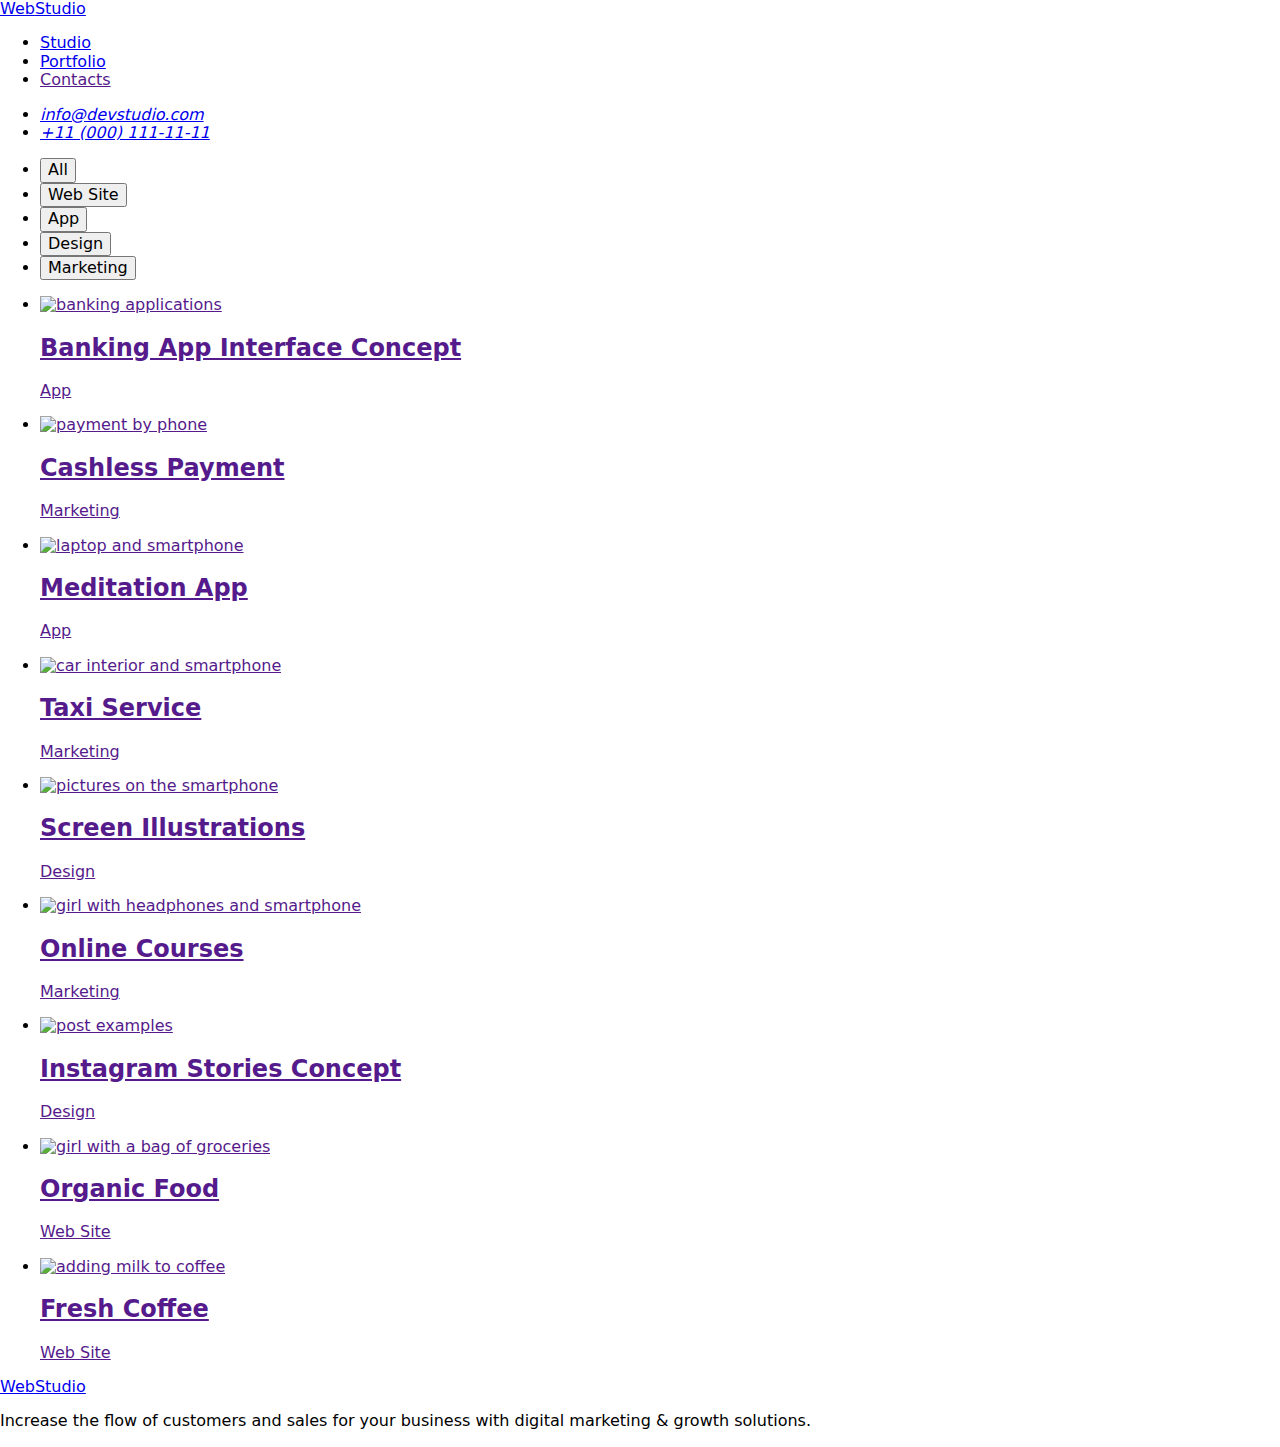
==== portfolio.html @ 3e5e94c6 "Підключив нормалізатор!" ====
<!DOCTYPE html>
<html lang="en">
  <head>
    <meta charset="UTF-8" />
    <meta http-equiv="X-UA-Compatible" content="IE=edge" />
    <meta name="viewport" content="width=device-width, initial-scale=1.0" />
    <link rel="preconnect" href="https://fonts.googleapis.com" />
    <link rel="preconnect" href="https://fonts.gstatic.com" crossorigin />
    <link
      href="https://fonts.googleapis.com/css2?family=Montserrat:wght@400;700&family=Raleway:wght@800&family=Roboto:wght@400;500;700&display=swap"
      rel="stylesheet"
    />
    <link
      rel="stylesheet"
      href="https://cdnjs.cloudflare.com/ajax/libs/modern-normalize/1.1.0/modern-normalize.min.css"
    />
    <link rel="stylesheet" href="./css/styles.css" />
    <title lang="ru">Портфоліо</title>
  </head>
  <body>
    <header>
      <nav>
        <a class="logo link" href="./index.html"
          >Web<span class="accent">Studio</span></a
        >
        <ul class="site-nav list">
          <li><a href="./index.html" class="link">Studio</a></li>
          <li><a href="./portfolio.html" class="link">Portfolio</a></li>
          <li><a href="" class="link">Contacts</a></li>
        </ul>
      </nav>
      <address class="addres-list link">
        <ul class="addres-list list">
          <li>
            <a class="contacts link" href="mailto:info@devstudio.com"
              >info@devstudio.com</a
            >
          </li>
          <li>
            <a class="contacts link" href="tel:+110001111111"
              >+11 (000) 111-11-11</a
            >
          </li>
        </ul>
      </address>
    </header>
    <main>
      <section>
        <h1 hidden>List of works</h1>
        <ul class="filters list">
          <li><button class="button" type="button">All</button></li>
          <li><button class="button" type="button">Web Site</button></li>
          <li><button class="button" type="button">App</button></li>
          <li><button class="button" type="button">Design</button></li>
          <li><button class="button" type="button">Marketing</button></li>
        </ul>
        <ul class="work-examples list">
          <li>
            <a class="link" href="">
              <img
                src="./images/banking-app.jpg"
                alt="banking applications"
                width="360"
                height="300"
              />
              <h2 class="title">Banking App Interface Concept</h2>
              <p class="filter-sections">App</p></a
            >
          </li>
          <li>
            <a class="link" href=""
              ><img
                src="./images/cashless-payment.jpg"
                alt="payment by phone"
                width="360"
                height="300"
              />
              <h2 class="title">Cashless Payment</h2>
              <p class="filter-sections">Marketing</p></a
            >
          </li>
          <li>
            <a class="link" href=""
              ><img
                src="./images/meditation-app.jpg"
                alt="laptop and smartphone"
                width="360"
                height="300"
              />
              <h2 class="title">Meditation App</h2>
              <p class="filter-sections">App</p></a
            >
          </li>
          <li>
            <a class="link" href=""
              ><img
                src="./images/taxi-service.jpg"
                alt="car interior and smartphone"
                width="360"
                height="300"
              />
              <h2 class="title">Taxi Service</h2>
              <p class="filter-sections">Marketing</p></a
            >
          </li>
          <li>
            <a class="link" href=""
              ><img
                src="./images/screen-illustrations.jpg"
                alt="pictures on the smartphone"
                width="360"
                height="300"
              />
              <h2 class="title">Screen Illustrations</h2>
              <p class="filter-sections">Design</p></a
            >
          </li>
          <li>
            <a class="link" href=""
              ><img
                src="./images/online-courses.jpg"
                alt="girl with headphones and smartphone"
                width="360"
                height="300"
              />
              <h2 class="title">Online Courses</h2>
              <p class="filter-sections">Marketing</p></a
            >
          </li>
          <li>
            <a class="link" href=""
              ><img
                src="./images/instagram-stories.jpg"
                alt="post examples"
                width="360"
                height="300"
              />
              <h2 class="title">Instagram Stories Concept</h2>
              <p class="filter-sections">Design</p></a
            >
          </li>
          <li>
            <a class="link" href=""
              ><img
                src="./images/organic-food.jpg"
                alt="girl with a bag of groceries"
                width="360"
                height="300"
              />
              <h2 class="title">Organic Food</h2>
              <p class="filter-sections">Web Site</p></a
            >
          </li>
          <li>
            <a class="link" href="">
              <img
                src="./images/fresh-coffee.jpg"
                alt="adding milk to coffee"
                width="360"
                height="300"
              />
              <h2 class="title">Fresh Coffee</h2>
              <p class="filter-sections">Web Site</p></a
            >
          </li>
        </ul>
      </section>
    </main>
    <footer class="section-footer">
      <a class="logo link" href="./index.html"
        >Web<span class="accent">Studio</span></a
      >
      <p class="text-footer">
        Increase the flow of customers and sales for your business with digital
        marketing &#38; growth solutions.
      </p>
    </footer>
  </body>
</html>
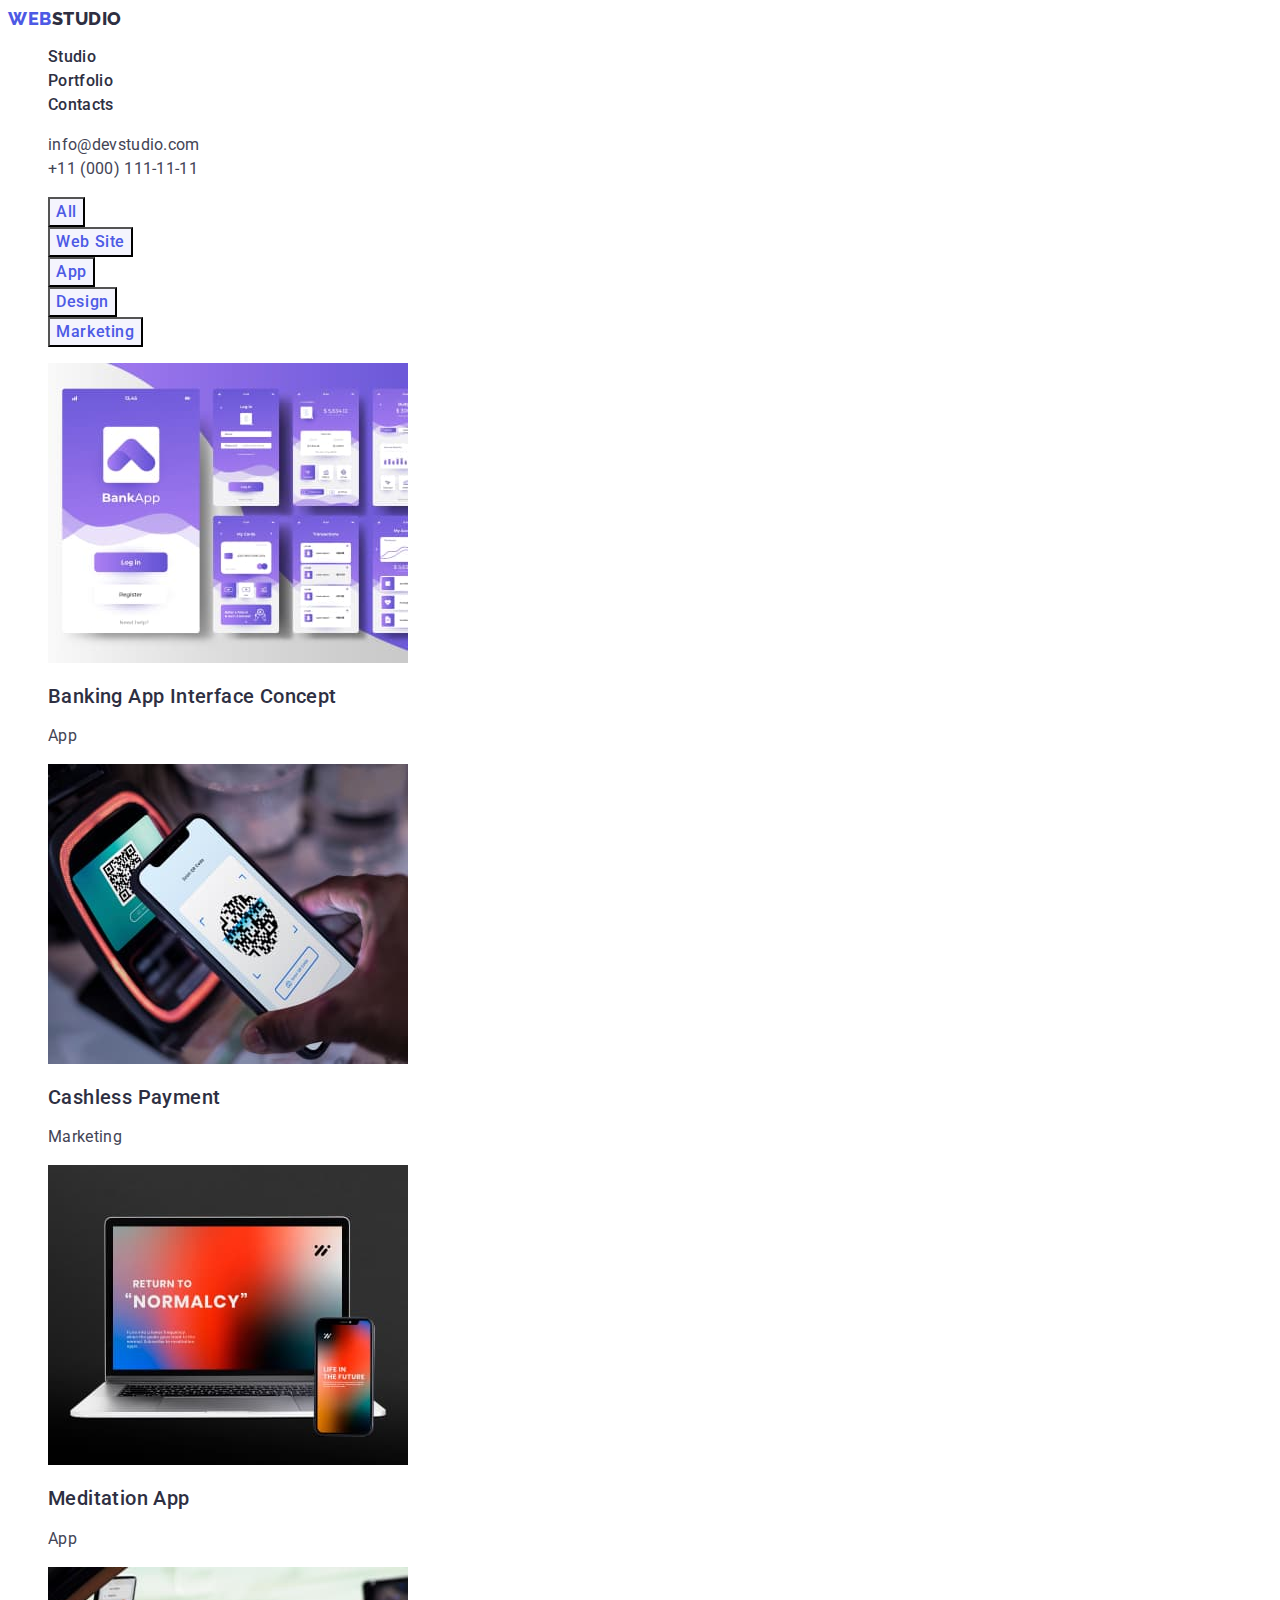
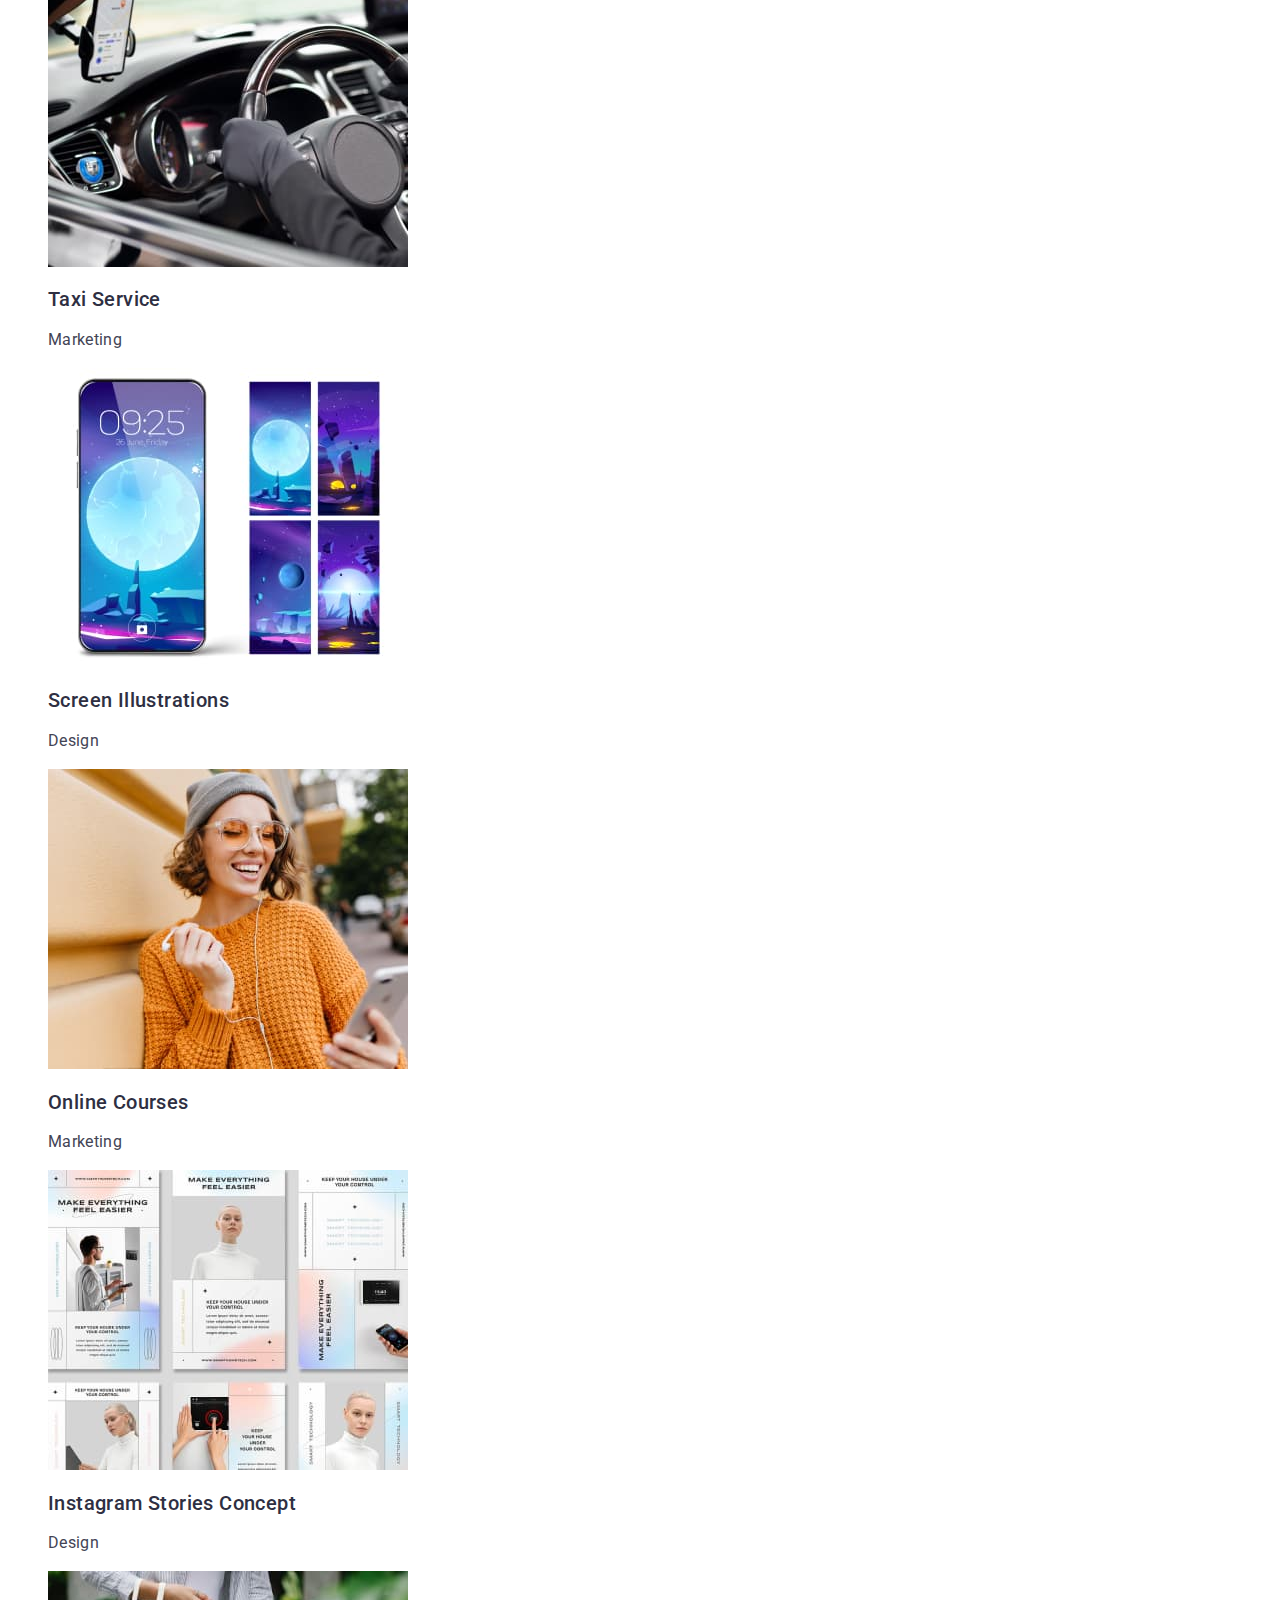
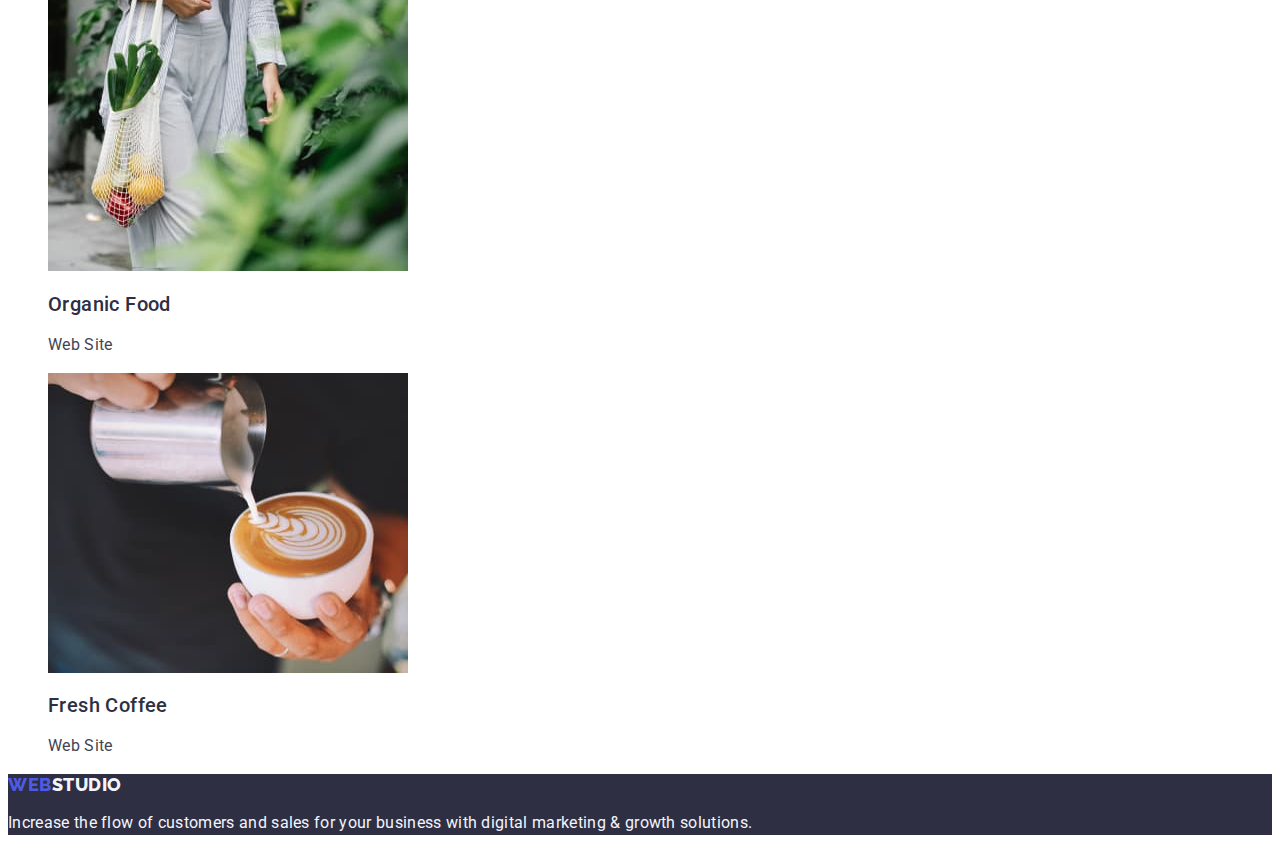
==== commit de8ced38: "Initial commit" ====
--- a/portfolio.html
+++ b/portfolio.html
@@ -9,10 +9,6 @@
     <link
       href="https://fonts.googleapis.com/css2?family=Montserrat:wght@400;700&family=Raleway:wght@800&family=Roboto:wght@400;500;700&display=swap"
       rel="stylesheet"
-    />
-    <link
-      rel="stylesheet"
-      href="https://cdnjs.cloudflare.com/ajax/libs/modern-normalize/1.1.0/modern-normalize.min.css"
     />
     <link rel="stylesheet" href="./css/styles.css" />
     <title lang="ru">Портфоліо</title>
--- a/css/styles.css
+++ b/css/styles.css
@@ -0,0 +1,240 @@
+/* основний колір тексту (маленький) #434455; */
+/* другий колір тексту (заголовки)  #2E2F42;*/
+/* білий колір #FFFFFF;*/
+/* акцент #4D5AE5;*/
+/* другий колір фону #F4F4FD */
+/* колір фону футера #2E2F42 */
+/* Основний шрифт Roboto Medium */
+
+:root {
+  --accent-color: #4d5ae5;
+  --main-color-text: #434455;
+  --second-color-text: #2e2f42;
+  --main-bg-color: #ffffff;
+  --second-bg-color: #f4f4fd;
+}
+
+body {
+  background-color: var(--main-bg-color);
+  color: var(--main-color-text);
+  font-family: Roboto, sans-serif;
+  font-weight: 400;
+  letter-spacing: 0.02em;
+}
+.list {
+  list-style: none;
+}
+
+/* logo */
+
+.link,
+.logo {
+  text-decoration: none;
+  font-style: normal;
+}
+.logo .accent {
+  color: var(--second-color-text);
+}
+.logo.link {
+  font-family: Raleway, sans-serif;
+  color: var(--accent-color);
+  font-weight: 800;
+  font-size: 18px;
+  line-height: 1.17;
+  letter-spacing: 0.03em;
+  text-transform: uppercase;
+}
+
+/*ХЕДЕР*/
+
+/* навігація сайту */
+
+.site-nav .link {
+  color: var(--second-color-text);
+  font-weight: 500;
+  font-size: 16px;
+  line-height: 1.5;
+}
+.site-nav .link:hover,
+.site-nav .link:focus {
+  color: #404bbf;
+}
+
+/* адресса */
+
+.addres-list .contacts {
+  font-style: normal;
+  font-size: 16px;
+  line-height: 1.5;
+  color: var(--main-color-text);
+}
+.addres-list .contacts {
+  font-style: normal;
+  font-size: 16px;
+  line-height: 1.5;
+  color: var(--main-color-text);
+}
+
+.addres-list .contacts:hover,
+.addres-list .contacts:focus {
+  color: #404bbf;
+}
+
+/*МАЙН*/
+
+/* Герой */
+.hero {
+  background-color: var(--second-color-text);
+}
+
+.hero-title {
+  color: var(--main-bg-color);
+  background-color: var(--second-color-text);
+  font-size: 56px;
+  line-height: 1.07;
+  text-align: center;
+  letter-spacing: 0.02em;
+}
+
+.hero .button {
+  font-family: inherit;
+  font-weight: 500;
+  font-family: "Roboto", sans-serif;
+  font-style: normal;
+  font-size: 16px;
+  line-height: 1.5;
+  display: flex;
+  align-items: center;
+  letter-spacing: 0.04em;
+  cursor: pointer;
+  background-color: var(--accent-color);
+  color: var(--main-bg-color);
+}
+
+.hero .button:focus,
+.hero .button:hover {
+  background-color: #404bbf;
+}
+
+/* Секції */
+
+.section-title {
+  color: var(--second-color-text);
+  font-size: 36px;
+  line-height: 1.11;
+  text-align: center;
+  letter-spacing: 0.02em;
+  text-transform: capitalize;
+}
+.feature-list .title {
+  letter-spacing: 0.02em;
+}
+.team-list .title {
+  letter-spacing: 0.02em;
+}
+.section .title {
+  letter-spacing: 0.02em;
+}
+
+/* /* features */
+.feature-list .title {
+  color: var(--second-color-text);
+  font-weight: 500;
+  font-size: 20px;
+  line-height: 1.2;
+}
+
+.feature-list .text {
+  font-size: 16px;
+  line-height: 1.5;
+}
+
+/* Our Team */
+.team-list .title {
+  color: var(--second-color-text);
+  font-weight: 500;
+  font-size: 20px;
+  line-height: 1.2;
+}
+.section.section-team {
+  background-color: var(--second-bg-color);
+}
+.team-list .cards {
+  background-color: var(--main-bg-color);
+}
+
+.job-title {
+  font-size: 16px;
+  line-height: 1.5;
+}
+
+/* ПОРТФОЛІО */
+
+/* work examples */
+.work-examples .title {
+  color: var(--second-color-text);
+}
+.filters .button {
+  color: var(--accent-color);
+  background-color: #e7e9fc;
+}
+
+.filters .button:hover,
+.filters .button:focus {
+  color: var(--main-bg-color) ff;
+  background-color: #404bbf;
+}
+
+/* ФУТЕР */
+
+.text-footer {
+  font-size: 16px;
+  line-height: 1.5;
+}
+.section-footer .logo {
+  color: var(--accent-color);
+}
+.section-footer .accent {
+  color: var(--second-bg-color);
+}
+
+.text-footer {
+  font-size: 16px;
+  line-height: 24px;
+  color: #f4f4fd;
+  background-color: var(--second-color-text);
+}
+.section-footer {
+  background-color: var(--second-color-text);
+}
+
+.filters .button {
+  font-family: "Roboto", sans-serif;
+  font-weight: 500;
+  font-size: 16px;
+  line-height: 1.5;
+  letter-spacing: 0.04em;
+  color: var(--accent-color);
+  background-color: var(--second-bg-color);
+  cursor: pointer;
+}
+
+.filters .button:hover,
+.filters .button:focus {
+  color: var(--main-bg-color);
+  background-color: #404bbf;
+}
+
+.work-examples .title {
+  font-weight: 500;
+  font-size: 20px;
+  line-height: 1.2;
+  letter-spacing: 0.02em;
+  color: var(--second-color-text);
+}
+.link > .filter-sections {
+  font-size: 16px;
+  line-height: 1.5;
+  letter-spacing: 0.02em;
+  color: #434455;
+}
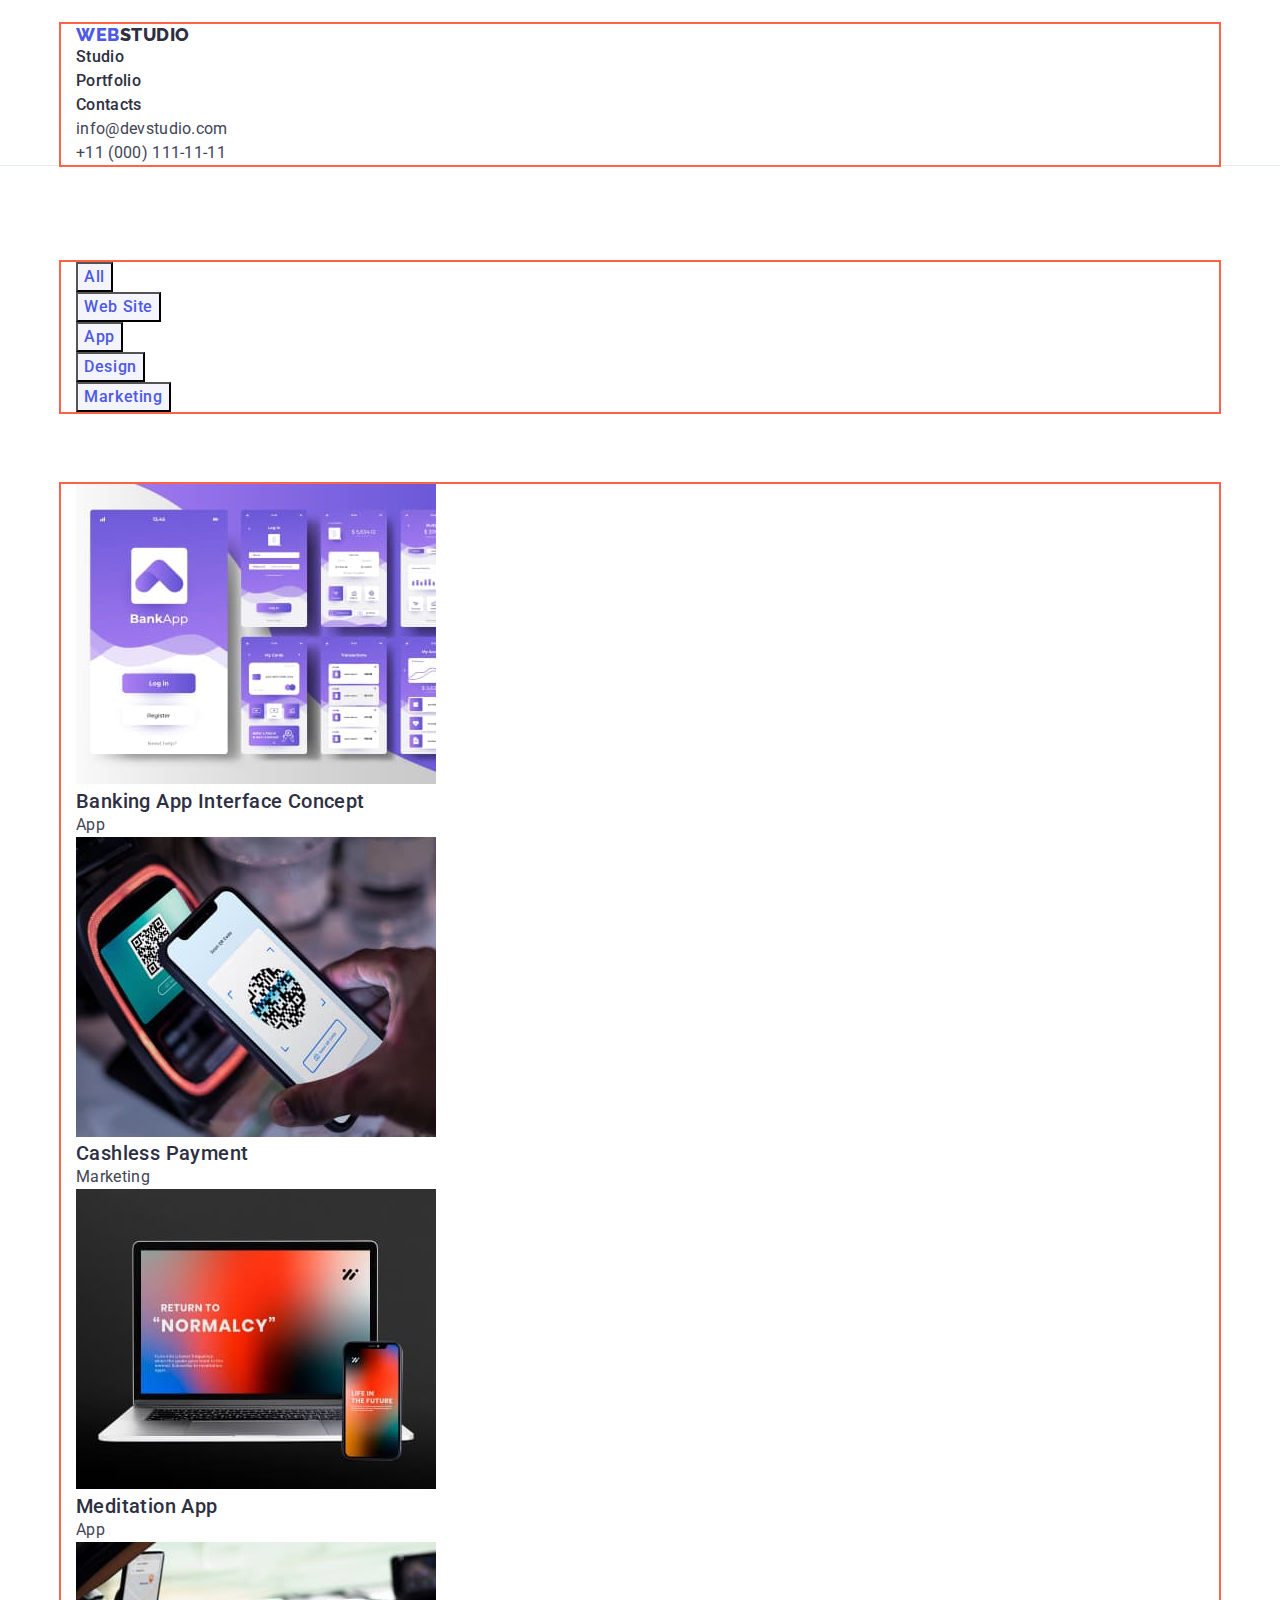
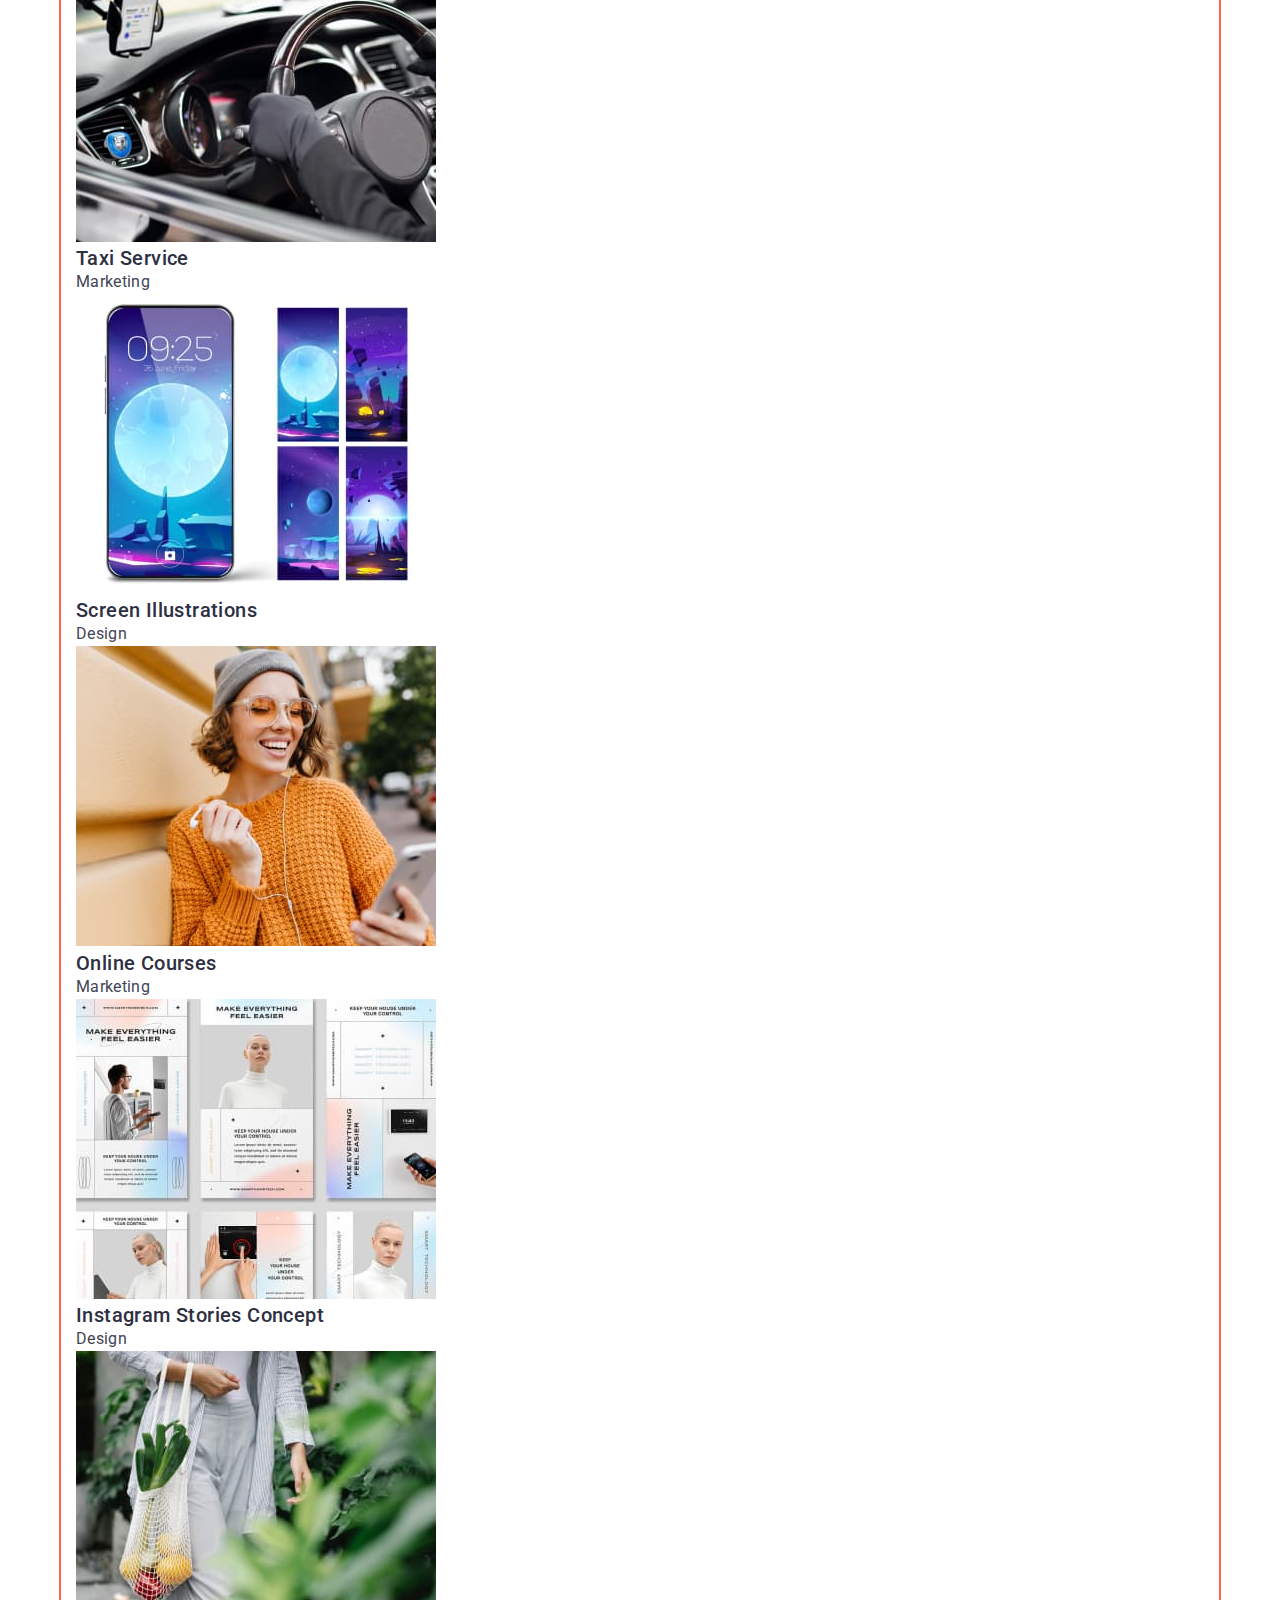
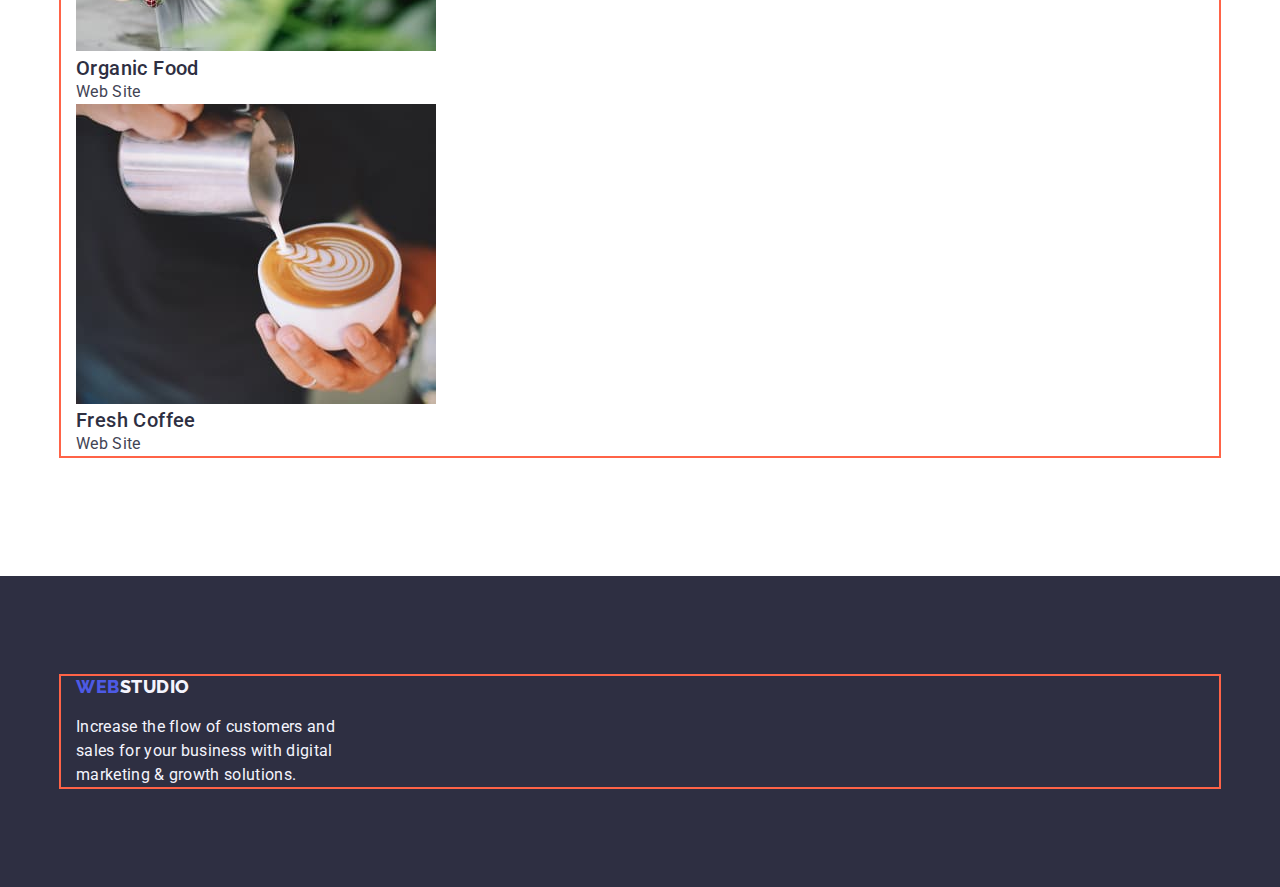
==== commit c8565b32: "зробив падінги и маржини" ====
--- a/portfolio.html
+++ b/portfolio.html
@@ -10,166 +10,178 @@
       href="https://fonts.googleapis.com/css2?family=Montserrat:wght@400;700&family=Raleway:wght@800&family=Roboto:wght@400;500;700&display=swap"
       rel="stylesheet"
     />
+    <link
+      rel="stylesheet"
+      href="https://cdnjs.cloudflare.com/ajax/libs/modern-normalize/1.1.0/modern-normalize.min.css"
+    />
     <link rel="stylesheet" href="./css/styles.css" />
     <title lang="ru">Портфоліо</title>
   </head>
   <body>
-    <header>
-      <nav>
+    <header class="header">
+      <div class="container">
+        <nav>
+          <a class="logo link" href="./index.html"
+            >Web<span class="accent">Studio</span></a
+          >
+          <ul class="site-nav list">
+            <li><a href="./index.html" class="link">Studio</a></li>
+            <li><a href="./portfolio.html" class="link">Portfolio</a></li>
+            <li><a href="" class="link">Contacts</a></li>
+          </ul>
+        </nav>
+        <address class="addres-list link">
+          <ul class="list">
+            <li>
+              <a class="contacts link" href="mailto:info@devstudio.com"
+                >info@devstudio.com</a
+              >
+            </li>
+            <li>
+              <a class="contacts link" href="tel:+110001111111"
+                >+11 (000) 111-11-11</a
+              >
+            </li>
+          </ul>
+        </address>
+      </div>
+    </header>
+    <main>
+      <section class="section-portfolio">
+        <div class="container">
+          <h1 class="visually-hidden">List of works</h1>
+          <ul class="filters list">
+            <li><button class="button" type="button">All</button></li>
+            <li><button class="button" type="button">Web Site</button></li>
+            <li><button class="button" type="button">App</button></li>
+            <li><button class="button" type="button">Design</button></li>
+            <li><button class="button" type="button">Marketing</button></li>
+          </ul>
+        </div>
+        <div class="container">
+          <ul class="work-examples list">
+            <li>
+              <a class="link" href="">
+                <img
+                  src="./images/banking-app.jpg"
+                  alt="banking applications"
+                  width="360"
+                  height="300"
+                />
+                <h2 class="title">Banking App Interface Concept</h2>
+                <p class="filter-sections">App</p></a
+              >
+            </li>
+            <li>
+              <a class="link" href=""
+                ><img
+                  src="./images/cashless-payment.jpg"
+                  alt="payment by phone"
+                  width="360"
+                  height="300"
+                />
+                <h2 class="title">Cashless Payment</h2>
+                <p class="filter-sections">Marketing</p></a
+              >
+            </li>
+            <li>
+              <a class="link" href=""
+                ><img
+                  src="./images/meditation-app.jpg"
+                  alt="laptop and smartphone"
+                  width="360"
+                  height="300"
+                />
+                <h2 class="title">Meditation App</h2>
+                <p class="filter-sections">App</p></a
+              >
+            </li>
+            <li>
+              <a class="link" href=""
+                ><img
+                  src="./images/taxi-service.jpg"
+                  alt="car interior and smartphone"
+                  width="360"
+                  height="300"
+                />
+                <h2 class="title">Taxi Service</h2>
+                <p class="filter-sections">Marketing</p></a
+              >
+            </li>
+            <li>
+              <a class="link" href=""
+                ><img
+                  src="./images/screen-illustrations.jpg"
+                  alt="pictures on the smartphone"
+                  width="360"
+                  height="300"
+                />
+                <h2 class="title">Screen Illustrations</h2>
+                <p class="filter-sections">Design</p></a
+              >
+            </li>
+            <li>
+              <a class="link" href=""
+                ><img
+                  src="./images/online-courses.jpg"
+                  alt="girl with headphones and smartphone"
+                  width="360"
+                  height="300"
+                />
+                <h2 class="title">Online Courses</h2>
+                <p class="filter-sections">Marketing</p></a
+              >
+            </li>
+            <li>
+              <a class="link" href=""
+                ><img
+                  src="./images/instagram-stories.jpg"
+                  alt="post examples"
+                  width="360"
+                  height="300"
+                />
+                <h2 class="title">Instagram Stories Concept</h2>
+                <p class="filter-sections">Design</p></a
+              >
+            </li>
+            <li>
+              <a class="link" href=""
+                ><img
+                  src="./images/organic-food.jpg"
+                  alt="girl with a bag of groceries"
+                  width="360"
+                  height="300"
+                />
+                <h2 class="title">Organic Food</h2>
+                <p class="filter-sections">Web Site</p></a
+              >
+            </li>
+            <li>
+              <a class="link" href="">
+                <img
+                  src="./images/fresh-coffee.jpg"
+                  alt="adding milk to coffee"
+                  width="360"
+                  height="300"
+                />
+                <h2 class="title">Fresh Coffee</h2>
+                <p class="filter-sections">Web Site</p></a
+              >
+            </li>
+          </ul>
+        </div>
+      </section>
+    </main>
+    <footer class="section-footer">
+      <div class="container">
         <a class="logo link" href="./index.html"
           >Web<span class="accent">Studio</span></a
         >
-        <ul class="site-nav list">
-          <li><a href="./index.html" class="link">Studio</a></li>
-          <li><a href="./portfolio.html" class="link">Portfolio</a></li>
-          <li><a href="" class="link">Contacts</a></li>
-        </ul>
-      </nav>
-      <address class="addres-list link">
-        <ul class="addres-list list">
-          <li>
-            <a class="contacts link" href="mailto:info@devstudio.com"
-              >info@devstudio.com</a
-            >
-          </li>
-          <li>
-            <a class="contacts link" href="tel:+110001111111"
-              >+11 (000) 111-11-11</a
-            >
-          </li>
-        </ul>
-      </address>
-    </header>
-    <main>
-      <section>
-        <h1 hidden>List of works</h1>
-        <ul class="filters list">
-          <li><button class="button" type="button">All</button></li>
-          <li><button class="button" type="button">Web Site</button></li>
-          <li><button class="button" type="button">App</button></li>
-          <li><button class="button" type="button">Design</button></li>
-          <li><button class="button" type="button">Marketing</button></li>
-        </ul>
-        <ul class="work-examples list">
-          <li>
-            <a class="link" href="">
-              <img
-                src="./images/banking-app.jpg"
-                alt="banking applications"
-                width="360"
-                height="300"
-              />
-              <h2 class="title">Banking App Interface Concept</h2>
-              <p class="filter-sections">App</p></a
-            >
-          </li>
-          <li>
-            <a class="link" href=""
-              ><img
-                src="./images/cashless-payment.jpg"
-                alt="payment by phone"
-                width="360"
-                height="300"
-              />
-              <h2 class="title">Cashless Payment</h2>
-              <p class="filter-sections">Marketing</p></a
-            >
-          </li>
-          <li>
-            <a class="link" href=""
-              ><img
-                src="./images/meditation-app.jpg"
-                alt="laptop and smartphone"
-                width="360"
-                height="300"
-              />
-              <h2 class="title">Meditation App</h2>
-              <p class="filter-sections">App</p></a
-            >
-          </li>
-          <li>
-            <a class="link" href=""
-              ><img
-                src="./images/taxi-service.jpg"
-                alt="car interior and smartphone"
-                width="360"
-                height="300"
-              />
-              <h2 class="title">Taxi Service</h2>
-              <p class="filter-sections">Marketing</p></a
-            >
-          </li>
-          <li>
-            <a class="link" href=""
-              ><img
-                src="./images/screen-illustrations.jpg"
-                alt="pictures on the smartphone"
-                width="360"
-                height="300"
-              />
-              <h2 class="title">Screen Illustrations</h2>
-              <p class="filter-sections">Design</p></a
-            >
-          </li>
-          <li>
-            <a class="link" href=""
-              ><img
-                src="./images/online-courses.jpg"
-                alt="girl with headphones and smartphone"
-                width="360"
-                height="300"
-              />
-              <h2 class="title">Online Courses</h2>
-              <p class="filter-sections">Marketing</p></a
-            >
-          </li>
-          <li>
-            <a class="link" href=""
-              ><img
-                src="./images/instagram-stories.jpg"
-                alt="post examples"
-                width="360"
-                height="300"
-              />
-              <h2 class="title">Instagram Stories Concept</h2>
-              <p class="filter-sections">Design</p></a
-            >
-          </li>
-          <li>
-            <a class="link" href=""
-              ><img
-                src="./images/organic-food.jpg"
-                alt="girl with a bag of groceries"
-                width="360"
-                height="300"
-              />
-              <h2 class="title">Organic Food</h2>
-              <p class="filter-sections">Web Site</p></a
-            >
-          </li>
-          <li>
-            <a class="link" href="">
-              <img
-                src="./images/fresh-coffee.jpg"
-                alt="adding milk to coffee"
-                width="360"
-                height="300"
-              />
-              <h2 class="title">Fresh Coffee</h2>
-              <p class="filter-sections">Web Site</p></a
-            >
-          </li>
-        </ul>
-      </section>
-    </main>
-    <footer class="section-footer">
-      <a class="logo link" href="./index.html"
-        >Web<span class="accent">Studio</span></a
-      >
-      <p class="text-footer">
-        Increase the flow of customers and sales for your business with digital
-        marketing &#38; growth solutions.
-      </p>
+        <p class="text-footer">
+          Increase the flow of customers and sales for your business with
+          digital marketing &#38; growth solutions.
+        </p>
+      </div>
     </footer>
   </body>
 </html>
--- a/css/styles.css
+++ b/css/styles.css
@@ -12,6 +12,22 @@
   --second-color-text: #2e2f42;
   --main-bg-color: #ffffff;
   --second-bg-color: #f4f4fd;
+  --hover-focus-color: #404bbf;
+}
+
+p,
+h1,
+h2,
+h3,
+h4,
+h5,
+h6 {
+  margin: 0;
+}
+
+ul {
+  margin: 0;
+  padding-left: 0;
 }
 
 body {
@@ -25,6 +41,26 @@
   list-style: none;
 }
 
+.container {
+  width: 1158px;
+  padding-left: 15px;
+  padding-right: 15px;
+  margin: 0 auto;
+  outline: 2px solid tomato;
+}
+
+.visually-hidden {
+  position: absolute;
+  width: 1px;
+  height: 1px;
+  margin: -1px;
+  border: 0;
+  padding: 0;
+  white-space: nowrap;
+  clip-path: inset(100%);
+  clip: rect(0 0 0 0);
+  overflow: hidden;
+}
 /* logo */
 
 .link,
@@ -45,9 +81,14 @@
   text-transform: uppercase;
 }
 
-/*ХЕДЕР*/
-
-/* навігація сайту */
+/*!----------------------------ХЕДЕР-------------------------------*/
+
+.header {
+  padding-top: 24px;
+  border-bottom: 1px solid #e7e9fc;
+}
+
+/*!-------------------------навігація сайту----------------------- */
 
 .site-nav .link {
   color: var(--second-color-text);
@@ -57,10 +98,10 @@
 }
 .site-nav .link:hover,
 .site-nav .link:focus {
-  color: #404bbf;
-}
-
-/* адресса */
+  color: var(--hover-focus-color);
+}
+
+/*!---------------------------адресса------------------------------ */
 
 .addres-list .contacts {
   font-style: normal;
@@ -77,7 +118,7 @@
 
 .addres-list .contacts:hover,
 .addres-list .contacts:focus {
-  color: #404bbf;
+  color: var(--hover-focus-color);
 }
 
 /*МАЙН*/
@@ -85,6 +126,8 @@
 /* Герой */
 .hero {
   background-color: var(--second-color-text);
+  padding-top: 188px;
+  padding-bottom: 188px;
 }
 
 .hero-title {
@@ -94,6 +137,8 @@
   line-height: 1.07;
   text-align: center;
   letter-spacing: 0.02em;
+  padding-bottom: 48px;
+  margin: 0 auto;
 }
 
 .hero .button {
@@ -103,8 +148,8 @@
   font-style: normal;
   font-size: 16px;
   line-height: 1.5;
-  display: flex;
-  align-items: center;
+  display: block;
+  margin: 0 auto;
   letter-spacing: 0.04em;
   cursor: pointer;
   background-color: var(--accent-color);
@@ -113,7 +158,7 @@
 
 .hero .button:focus,
 .hero .button:hover {
-  background-color: #404bbf;
+  background-color: var(--hover-focus-color);
 }
 
 /* Секції */
@@ -149,6 +194,20 @@
   line-height: 1.5;
 }
 
+.section-features {
+  padding-top: 120px;
+  padding-bottom: 120px;
+}
+
+/* What are we doing */
+.section-work {
+  padding-bottom: 120px;
+}
+
+.section-work .section-title {
+  margin-bottom: 72px;
+}
+
 /* Our Team */
 .team-list .title {
   color: var(--second-color-text);
@@ -158,6 +217,8 @@
 }
 .section.section-team {
   background-color: var(--second-bg-color);
+  padding-top: 120px;
+  padding-bottom: 120px;
 }
 .team-list .cards {
   background-color: var(--main-bg-color);
@@ -182,7 +243,7 @@
 .filters .button:hover,
 .filters .button:focus {
   color: var(--main-bg-color) ff;
-  background-color: #404bbf;
+  background-color: var(--hover-focus-color);
 }
 
 /* ФУТЕР */
@@ -203,9 +264,19 @@
   line-height: 24px;
   color: #f4f4fd;
   background-color: var(--second-color-text);
+  width: 264px;
+  margin-top: 18px;
 }
 .section-footer {
   background-color: var(--second-color-text);
+  padding-bottom: 100px;
+  padding-top: 100px;
+}
+
+/* section-portfolio */
+.section-portfolio {
+  padding-top: 96px;
+  padding-bottom: 120px;
 }
 
 .filters .button {
@@ -218,11 +289,14 @@
   background-color: var(--second-bg-color);
   cursor: pointer;
 }
+.filters {
+  margin-bottom: 72px;
+}
 
 .filters .button:hover,
 .filters .button:focus {
   color: var(--main-bg-color);
-  background-color: #404bbf;
+  background-color: var(--hover-focus-color);
 }
 
 .work-examples .title {
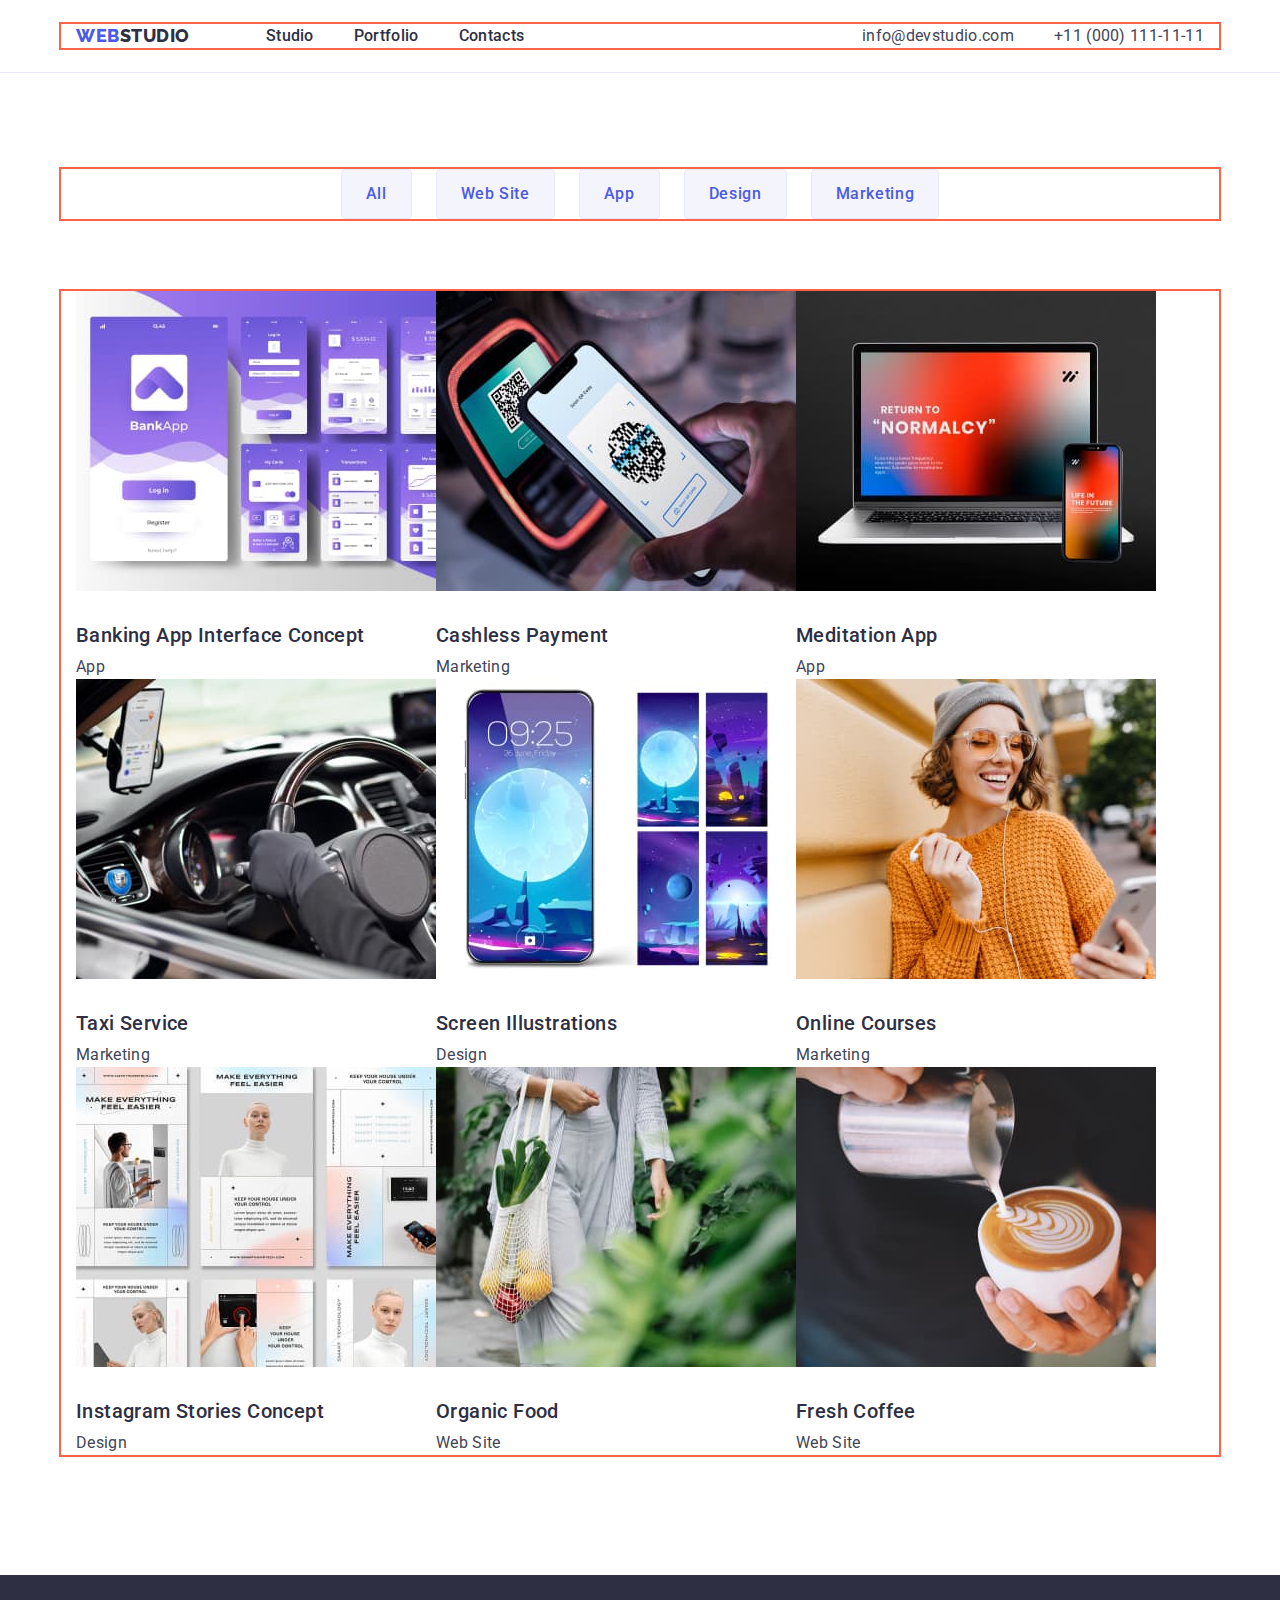
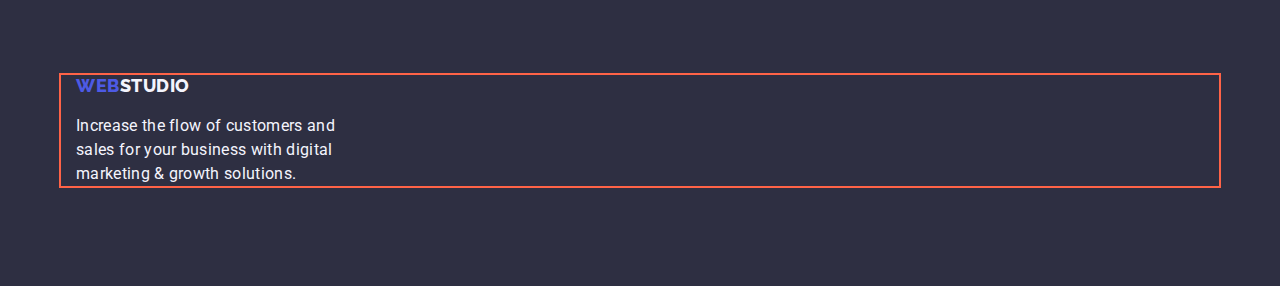
==== commit 011315cf: "доповнюю флекси" ====
--- a/portfolio.html
+++ b/portfolio.html
@@ -20,7 +20,7 @@
   <body>
     <header class="header">
       <div class="container">
-        <nav>
+        <nav class="navigation">
           <a class="logo link" href="./index.html"
             >Web<span class="accent">Studio</span></a
           >
@@ -60,7 +60,7 @@
         </div>
         <div class="container">
           <ul class="work-examples list">
-            <li>
+            <li class="work-items">
               <a class="link" href="">
                 <img
                   src="./images/banking-app.jpg"
@@ -72,7 +72,7 @@
                 <p class="filter-sections">App</p></a
               >
             </li>
-            <li>
+            <li class="work-items">
               <a class="link" href=""
                 ><img
                   src="./images/cashless-payment.jpg"
@@ -84,7 +84,7 @@
                 <p class="filter-sections">Marketing</p></a
               >
             </li>
-            <li>
+            <li class="work-items">
               <a class="link" href=""
                 ><img
                   src="./images/meditation-app.jpg"
@@ -96,7 +96,7 @@
                 <p class="filter-sections">App</p></a
               >
             </li>
-            <li>
+            <li class="work-items">
               <a class="link" href=""
                 ><img
                   src="./images/taxi-service.jpg"
@@ -108,7 +108,7 @@
                 <p class="filter-sections">Marketing</p></a
               >
             </li>
-            <li>
+            <li class="work-items">
               <a class="link" href=""
                 ><img
                   src="./images/screen-illustrations.jpg"
@@ -120,7 +120,7 @@
                 <p class="filter-sections">Design</p></a
               >
             </li>
-            <li>
+            <li class="work-items">
               <a class="link" href=""
                 ><img
                   src="./images/online-courses.jpg"
@@ -132,7 +132,7 @@
                 <p class="filter-sections">Marketing</p></a
               >
             </li>
-            <li>
+            <li class="work-items">
               <a class="link" href=""
                 ><img
                   src="./images/instagram-stories.jpg"
@@ -144,7 +144,7 @@
                 <p class="filter-sections">Design</p></a
               >
             </li>
-            <li>
+            <li class="work-items">
               <a class="link" href=""
                 ><img
                   src="./images/organic-food.jpg"
@@ -156,7 +156,7 @@
                 <p class="filter-sections">Web Site</p></a
               >
             </li>
-            <li>
+            <li class="work-items">
               <a class="link" href="">
                 <img
                   src="./images/fresh-coffee.jpg"
--- a/css/styles.css
+++ b/css/styles.css
@@ -28,6 +28,11 @@
 ul {
   margin: 0;
   padding-left: 0;
+}
+
+img {
+  display: block;
+  max-width: 100%;
 }
 
 body {
@@ -85,9 +90,15 @@
 
 .header {
   padding-top: 24px;
+  padding-bottom: 24px;
   border-bottom: 1px solid #e7e9fc;
 }
 
+.header > .container {
+  display: flex;
+  align-items: center;
+}
+
 /*!-------------------------навігація сайту----------------------- */
 
 .site-nav .link {
@@ -96,6 +107,17 @@
   font-size: 16px;
   line-height: 1.5;
 }
+
+.navigation {
+  display: flex;
+  align-items: center;
+}
+.site-nav {
+  margin-left: 76px;
+  display: flex;
+  gap: 40px;
+}
+
 .site-nav .link:hover,
 .site-nav .link:focus {
   color: var(--hover-focus-color);
@@ -116,9 +138,18 @@
   color: var(--main-color-text);
 }
 
+.addres-list {
+  display: flex;
+  margin-left: auto;
+}
 .addres-list .contacts:hover,
 .addres-list .contacts:focus {
   color: var(--hover-focus-color);
+}
+
+.addres-list > .list {
+  display: flex;
+  gap: 40px;
 }
 
 /*МАЙН*/
@@ -139,6 +170,7 @@
   letter-spacing: 0.02em;
   padding-bottom: 48px;
   margin: 0 auto;
+  width: 496px;
 }
 
 .hero .button {
@@ -154,6 +186,7 @@
   cursor: pointer;
   background-color: var(--accent-color);
   color: var(--main-bg-color);
+  padding: 16px 32px;
 }
 
 .hero .button:focus,
@@ -182,6 +215,7 @@
 }
 
 /* /* features */
+
 .feature-list .title {
   color: var(--second-color-text);
   font-weight: 500;
@@ -192,6 +226,8 @@
 .feature-list .text {
   font-size: 16px;
   line-height: 1.5;
+  margin-top: 8px;
+  width: 264px;
 }
 
 .section-features {
@@ -199,6 +235,11 @@
   padding-bottom: 120px;
 }
 
+.feature-list {
+  display: flex;
+  gap: 24px;
+}
+
 /* What are we doing */
 .section-work {
   padding-bottom: 120px;
@@ -207,6 +248,10 @@
 .section-work .section-title {
   margin-bottom: 72px;
 }
+.work.list {
+  display: flex;
+  gap: 24px;
+}
 
 /* Our Team */
 .team-list .title {
@@ -214,6 +259,9 @@
   font-weight: 500;
   font-size: 20px;
   line-height: 1.2;
+  margin-top: 32px;
+  margin-bottom: 8px;
+  text-align: center;
 }
 .section.section-team {
   background-color: var(--second-bg-color);
@@ -227,6 +275,14 @@
 .job-title {
   font-size: 16px;
   line-height: 1.5;
+  text-align: center;
+}
+.team-list {
+  display: flex;
+  gap: 24px;
+}
+.section-team .section-title {
+  margin-bottom: 72px;
 }
 
 /* ПОРТФОЛІО */
@@ -288,9 +344,15 @@
   color: var(--accent-color);
   background-color: var(--second-bg-color);
   cursor: pointer;
+  padding: 12px 24px;
+  border: 1px solid #e7e9fc;
+  border-radius: 4px;
 }
 .filters {
   margin-bottom: 72px;
+  display: flex;
+  gap: 24px;
+  justify-content: center;
 }
 
 .filters .button:hover,
@@ -305,10 +367,21 @@
   line-height: 1.2;
   letter-spacing: 0.02em;
   color: var(--second-color-text);
+  margin-top: 32px;
 }
 .link > .filter-sections {
   font-size: 16px;
   line-height: 1.5;
   letter-spacing: 0.02em;
   color: #434455;
-}
+  margin-top: 8px;
+}
+
+.work-examples {
+  display: flex;
+  flex-wrap: wrap;
+}
+
+.work-items {
+  min-width: calc(((100%-2 * 24px)) / 3);
+}
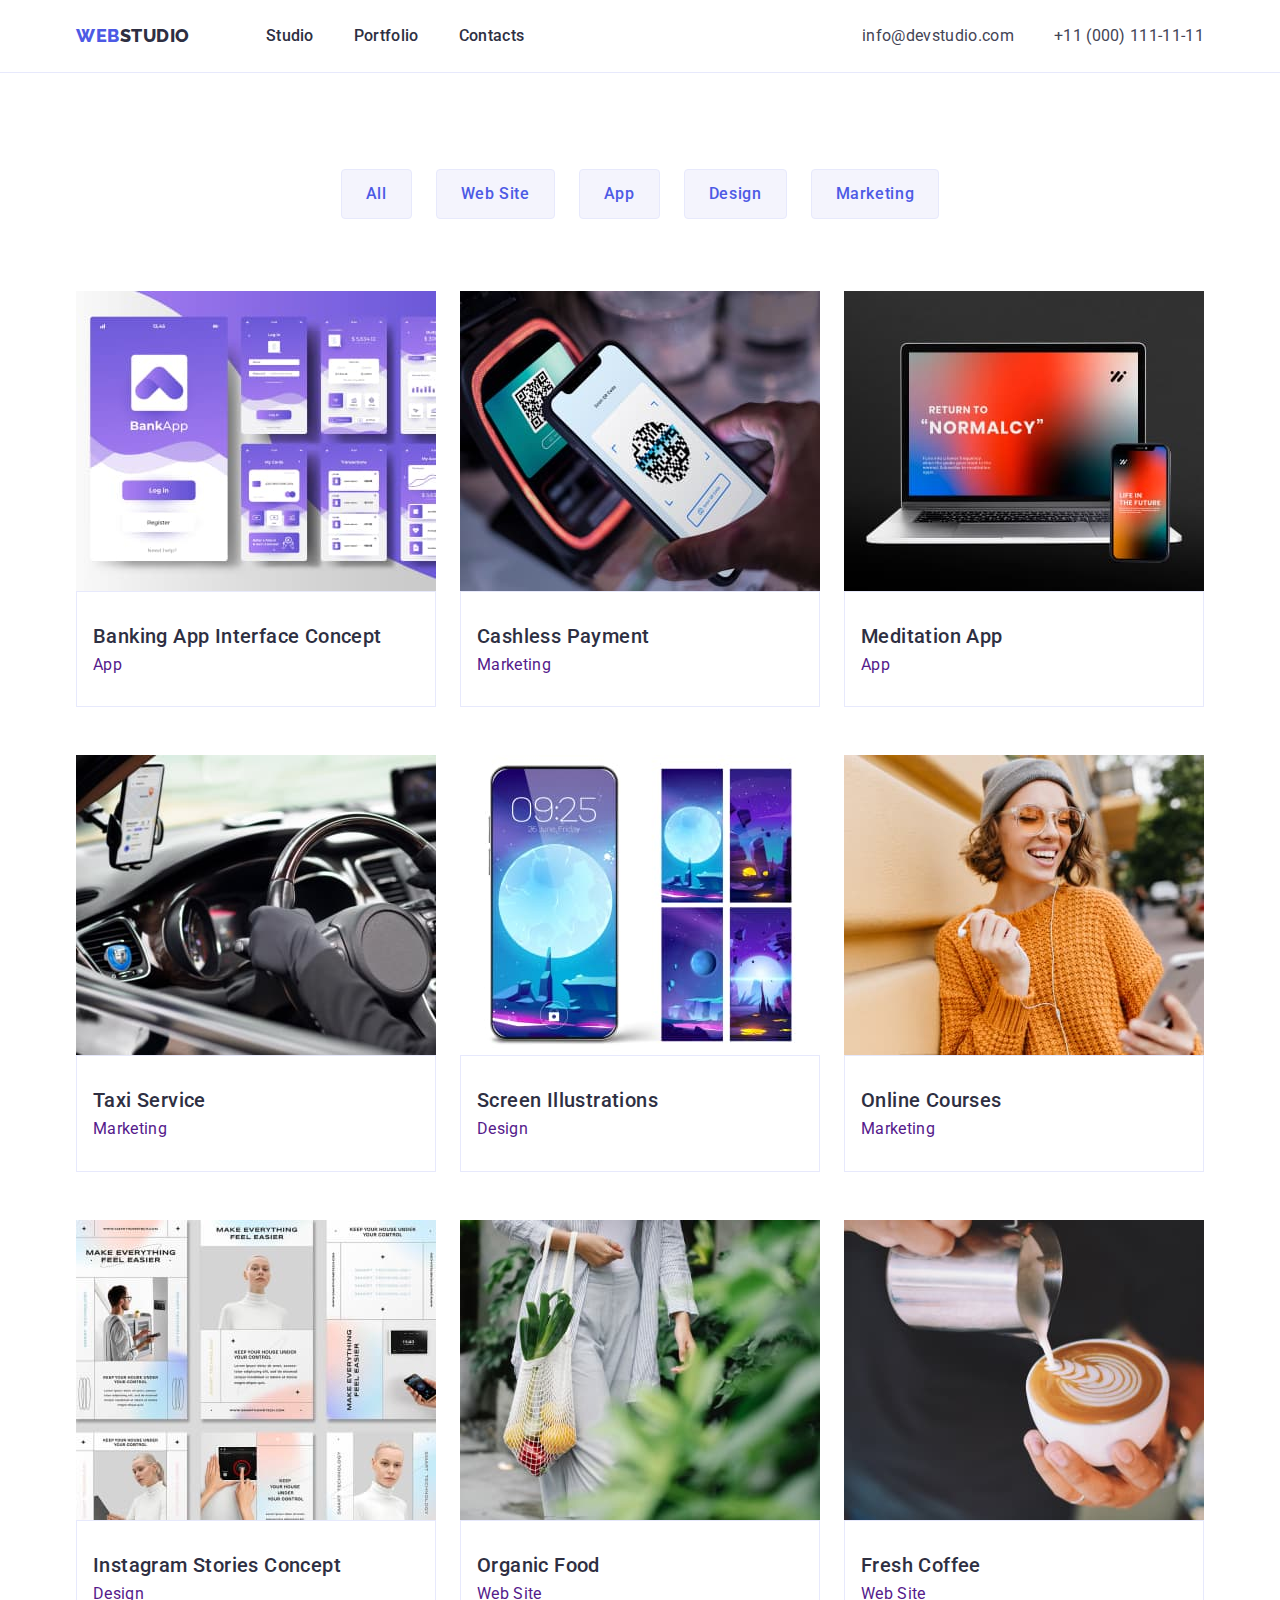
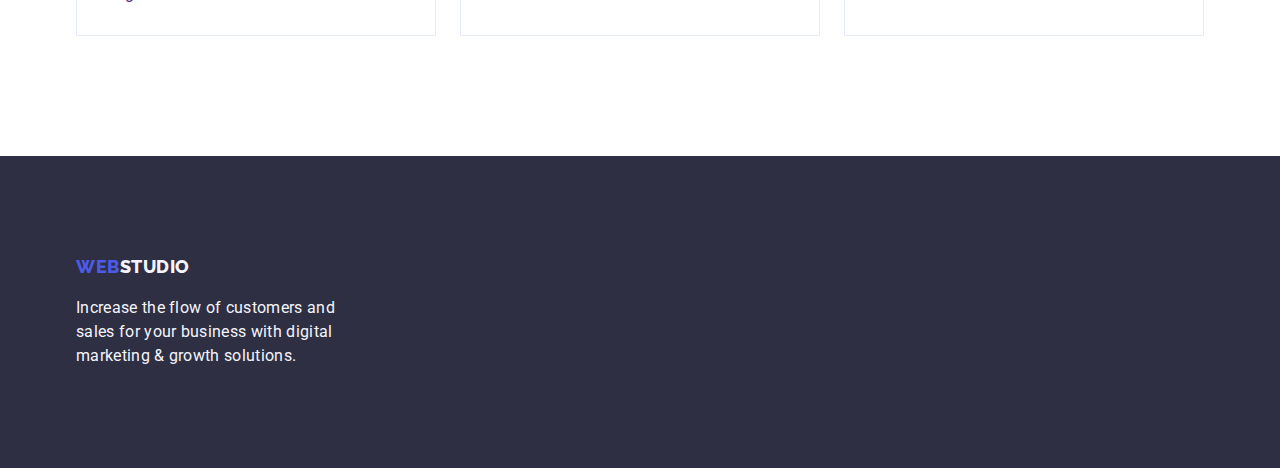
==== commit bd6bc7be: "Останні правки" ====
--- a/portfolio.html
+++ b/portfolio.html
@@ -68,9 +68,11 @@
                   width="360"
                   height="300"
                 />
-                <h2 class="title">Banking App Interface Concept</h2>
-                <p class="filter-sections">App</p></a
-              >
+                <div class="card-portf-content">
+                  <h2 class="title">Banking App Interface Concept</h2>
+                  <p class="filter-sections">App</p>
+                </div>
+              </a>
             </li>
             <li class="work-items">
               <a class="link" href=""
@@ -80,9 +82,11 @@
                   width="360"
                   height="300"
                 />
-                <h2 class="title">Cashless Payment</h2>
-                <p class="filter-sections">Marketing</p></a
-              >
+                <div class="card-portf-content">
+                  <h2 class="title">Cashless Payment</h2>
+                  <p class="filter-sections">Marketing</p>
+                </div>
+              </a>
             </li>
             <li class="work-items">
               <a class="link" href=""
@@ -92,9 +96,11 @@
                   width="360"
                   height="300"
                 />
-                <h2 class="title">Meditation App</h2>
-                <p class="filter-sections">App</p></a
-              >
+                <div class="card-portf-content">
+                  <h2 class="title">Meditation App</h2>
+                  <p class="filter-sections">App</p>
+                </div>
+              </a>
             </li>
             <li class="work-items">
               <a class="link" href=""
@@ -104,8 +110,10 @@
                   width="360"
                   height="300"
                 />
-                <h2 class="title">Taxi Service</h2>
-                <p class="filter-sections">Marketing</p></a
+                <div class="card-portf-content">
+                  <h2 class="title">Taxi Service</h2>
+                  <p class="filter-sections">Marketing</p>
+                </div></a
               >
             </li>
             <li class="work-items">
@@ -116,8 +124,10 @@
                   width="360"
                   height="300"
                 />
-                <h2 class="title">Screen Illustrations</h2>
-                <p class="filter-sections">Design</p></a
+                <div class="card-portf-content">
+                  <h2 class="title">Screen Illustrations</h2>
+                  <p class="filter-sections">Design</p>
+                </div></a
               >
             </li>
             <li class="work-items">
@@ -128,8 +138,10 @@
                   width="360"
                   height="300"
                 />
-                <h2 class="title">Online Courses</h2>
-                <p class="filter-sections">Marketing</p></a
+                <div class="card-portf-content">
+                  <h2 class="title">Online Courses</h2>
+                  <p class="filter-sections">Marketing</p>
+                </div></a
               >
             </li>
             <li class="work-items">
@@ -140,8 +152,10 @@
                   width="360"
                   height="300"
                 />
-                <h2 class="title">Instagram Stories Concept</h2>
-                <p class="filter-sections">Design</p></a
+                <div class="card-portf-content">
+                  <h2 class="title">Instagram Stories Concept</h2>
+                  <p class="filter-sections">Design</p>
+                </div></a
               >
             </li>
             <li class="work-items">
@@ -152,8 +166,10 @@
                   width="360"
                   height="300"
                 />
-                <h2 class="title">Organic Food</h2>
-                <p class="filter-sections">Web Site</p></a
+                <div class="card-portf-content">
+                  <h2 class="title">Organic Food</h2>
+                  <p class="filter-sections">Web Site</p>
+                </div></a
               >
             </li>
             <li class="work-items">
@@ -164,8 +180,10 @@
                   width="360"
                   height="300"
                 />
-                <h2 class="title">Fresh Coffee</h2>
-                <p class="filter-sections">Web Site</p></a
+                <div class="card-portf-content">
+                  <h2 class="title">Fresh Coffee</h2>
+                  <p class="filter-sections">Web Site</p>
+                </div></a
               >
             </li>
           </ul>
--- a/css/styles.css
+++ b/css/styles.css
@@ -51,7 +51,7 @@
   padding-left: 15px;
   padding-right: 15px;
   margin: 0 auto;
-  outline: 2px solid tomato;
+  /* outline: 2px solid tomato; */
 }
 
 .visually-hidden {
@@ -99,7 +99,7 @@
   align-items: center;
 }
 
-/*!-------------------------навігація сайту----------------------- */
+/*?----------------------навігація сайту---------------------- */
 
 .site-nav .link {
   color: var(--second-color-text);
@@ -123,7 +123,7 @@
   color: var(--hover-focus-color);
 }
 
-/*!---------------------------адресса------------------------------ */
+/*?---------------------------адресса------------------------------ */
 
 .addres-list .contacts {
   font-style: normal;
@@ -152,9 +152,9 @@
   gap: 40px;
 }
 
-/*МАЙН*/
-
-/* Герой */
+/*!-------------------------------------МАЙН--------------------------------*/
+
+/*?------------------------- Герой------------------------------ */
 .hero {
   background-color: var(--second-color-text);
   padding-top: 188px;
@@ -194,7 +194,7 @@
   background-color: var(--hover-focus-color);
 }
 
-/* Секції */
+/*!-------------------------------- Секції------------------------------------ */
 
 .section-title {
   color: var(--second-color-text);
@@ -214,7 +214,7 @@
   letter-spacing: 0.02em;
 }
 
-/* /* features */
+/*?------------------------------------ features------------------------- */
 
 .feature-list .title {
   color: var(--second-color-text);
@@ -227,7 +227,6 @@
   font-size: 16px;
   line-height: 1.5;
   margin-top: 8px;
-  width: 264px;
 }
 
 .section-features {
@@ -239,8 +238,11 @@
   display: flex;
   gap: 24px;
 }
-
-/* What are we doing */
+.feature-list li {
+  width: 264px;
+}
+
+/*?----------------------------- What are we doing----------------------------- */
 .section-work {
   padding-bottom: 120px;
 }
@@ -253,14 +255,12 @@
   gap: 24px;
 }
 
-/* Our Team */
+/*?-------------------------------------- Our Team ------------------------------*/
 .team-list .title {
   color: var(--second-color-text);
   font-weight: 500;
   font-size: 20px;
   line-height: 1.2;
-  margin-top: 32px;
-  margin-bottom: 8px;
   text-align: center;
 }
 .section.section-team {
@@ -268,8 +268,12 @@
   padding-top: 120px;
   padding-bottom: 120px;
 }
-.team-list .cards {
+.team-list > .cards {
   background-color: var(--main-bg-color);
+  box-shadow: 0px 1px 6px rgba(46, 47, 66, 0.08),
+    0px 1px 1px rgba(46, 47, 66, 0.16), 0px 2px 1px rgba(46, 47, 66, 0.08);
+  border-radius: 0px 0px 4px 4px;
+  height: 380px;
 }
 
 .job-title {
@@ -277,17 +281,28 @@
   line-height: 1.5;
   text-align: center;
 }
+
 .team-list {
   display: flex;
+  justify-content: center;
   gap: 24px;
 }
 .section-team .section-title {
   margin-bottom: 72px;
 }
 
-/* ПОРТФОЛІО */
-
-/* work examples */
+.card-content {
+  display: flex;
+  flex-direction: column;
+  justify-content: center;
+  align-items: center;
+  padding: 0px;
+  gap: 8px;
+  margin-top: 32px;
+}
+/*!-------------------------------- ПОРТФОЛІО----------------------------- */
+
+/*?------------------------------- work examples-------------------------------- */
 .work-examples .title {
   color: var(--second-color-text);
 }
@@ -302,7 +317,7 @@
   background-color: var(--hover-focus-color);
 }
 
-/* ФУТЕР */
+/*!------------------------------------ ФУТЕР--------------------------------- */
 
 .text-footer {
   font-size: 16px;
@@ -329,7 +344,7 @@
   padding-top: 100px;
 }
 
-/* section-portfolio */
+/*?------------------------------ section-portfolio---------------------- */
 .section-portfolio {
   padding-top: 96px;
   padding-bottom: 120px;
@@ -367,7 +382,8 @@
   line-height: 1.2;
   letter-spacing: 0.02em;
   color: var(--second-color-text);
-  margin-top: 32px;
+
+  margin-bottom: 8px;
 }
 .link > .filter-sections {
   font-size: 16px;
@@ -375,13 +391,26 @@
   letter-spacing: 0.02em;
   color: #434455;
   margin-top: 8px;
+  margin-bottom: 32px;
+  margin-left: 16px;
 }
 
 .work-examples {
   display: flex;
   flex-wrap: wrap;
+  flex-basis: calc(100% / 3 - 24px);
+  margin-top: -48px;
+  margin-left: -24px;
 }
 
 .work-items {
-  min-width: calc(((100%-2 * 24px)) / 3);
-}
+  margin-left: 24px;
+  margin-top: 48px;
+  max-height: 420px;
+}
+.card-portf-content {
+  border: 1px solid #e7e9fc;
+  padding-left: 16px;
+  padding-bottom: 32px;
+  padding-top: 32px;
+}
